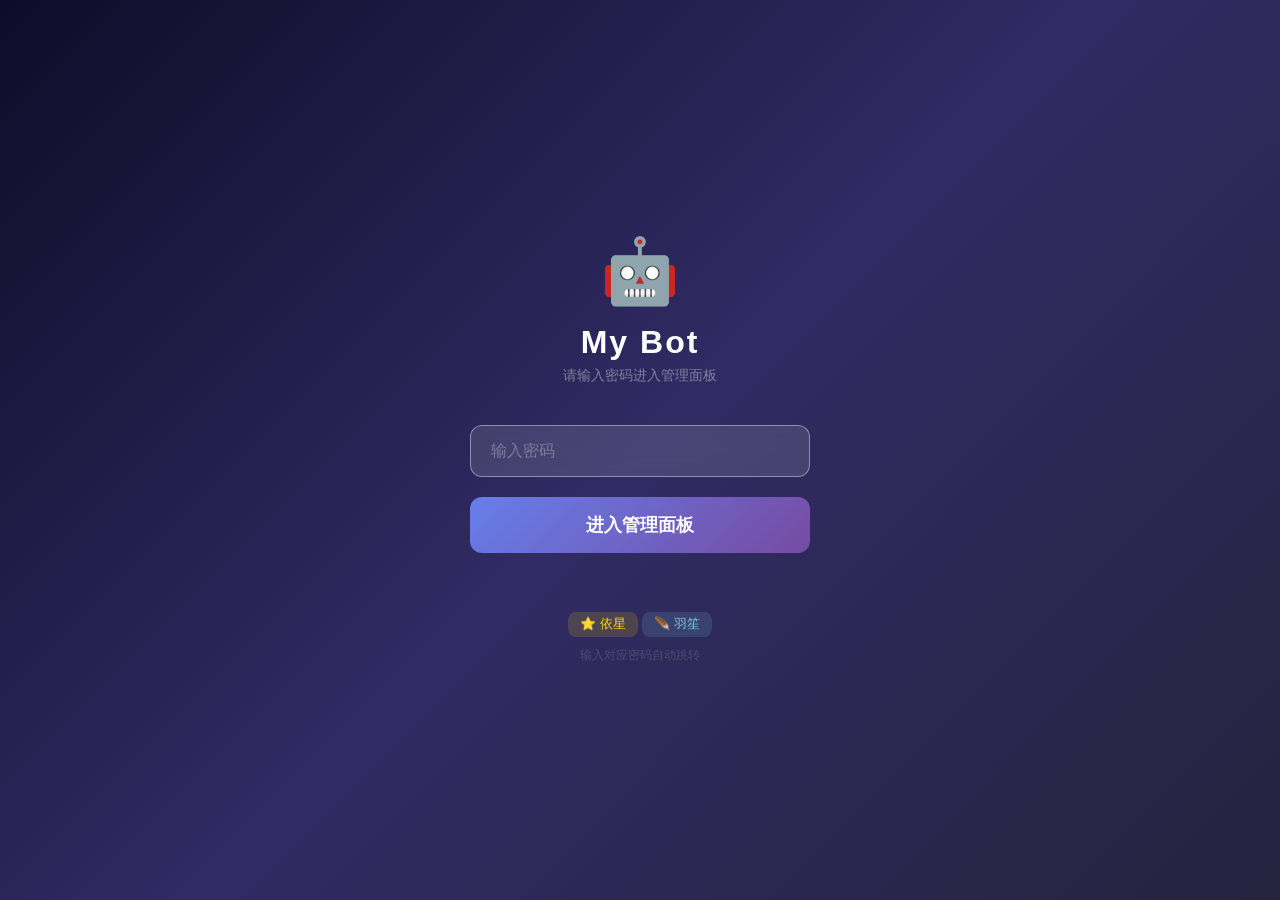
==== web/index.html @ eb399d4e "refactor: 配置文件合并整理 + 网页面板合并进项目 - 合并 favor_data.json + nickname_data.json → user_data.json (自动迁移) - w" ====
<!DOCTYPE html>
<html lang="zh-CN">
<head>
    <meta charset="UTF-8">
    <meta name="viewport" content="width=device-width, initial-scale=1.0">
    <title>My Bot 管理门户</title><link rel="icon" href="data:image/svg+xml,<svg xmlns=%22http://www.w3.org/2000/svg%22 viewBox=%220 0 100 100%22><text y=%22.9em%22 font-size=%2290%22>🤖</text></svg>">
    <style>
        * { margin: 0; padding: 0; box-sizing: border-box; }
        body {
            font-family: -apple-system, BlinkMacSystemFont, 'Segoe UI', 'PingFang SC', 'Microsoft YaHei', sans-serif;
            background: linear-gradient(135deg, #0f0c29, #302b63, #24243e);
            min-height: 100vh;
            display: flex;
            align-items: center;
            justify-content: center;
        }
        .container {
            text-align: center;
            padding: 40px;
            width: 100%;
            max-width: 420px;
        }
        .logo { font-size: 4em; margin-bottom: 15px; }
        .title {
            color: #fff;
            font-size: 2em;
            font-weight: 700;
            letter-spacing: 2px;
            margin-bottom: 5px;
        }
        .subtitle {
            color: rgba(255,255,255,0.4);
            font-size: 0.9em;
            margin-bottom: 40px;
        }
        .input-group { margin-bottom: 20px; }
        .input-group input {
            width: 100%;
            padding: 16px 20px;
            border-radius: 12px;
            border: 1px solid rgba(255,255,255,0.15);
            background: rgba(255,255,255,0.08);
            color: #fff;
            font-size: 1em;
            outline: none;
            transition: all 0.3s ease;
            backdrop-filter: blur(10px);
        }
        .input-group input::placeholder { color: rgba(255,255,255,0.3); }
        .input-group input:focus {
            border-color: rgba(255,255,255,0.4);
            background: rgba(255,255,255,0.12);
        }
        .btn {
            width: 100%;
            padding: 16px;
            border: none;
            border-radius: 12px;
            background: linear-gradient(135deg, #667eea, #764ba2);
            color: #fff;
            font-size: 1.1em;
            font-weight: 600;
            cursor: pointer;
            transition: all 0.3s ease;
        }
        .btn:hover {
            transform: translateY(-2px);
            box-shadow: 0 10px 30px rgba(102,126,234,0.4);
        }
        .btn:active { transform: translateY(0); }
        .error {
            color: #ff6b6b;
            font-size: 0.9em;
            margin-top: 15px;
            min-height: 24px;
        }
        .hint-tag {
            display: inline-block;
            padding: 4px 12px;
            border-radius: 8px;
            font-size: 0.8em;
            margin-top: 20px;
        }
        .tag-yixing { background: rgba(255,215,0,0.15); color: #ffd700; }
        .tag-yusheng { background: rgba(126,200,227,0.15); color: #7ec8e3; }
        .hint-text {
            color: rgba(255,255,255,0.15);
            font-size: 0.75em;
            margin-top: 8px;
            line-height: 1.8;
        }
    </style>
</head>
<body>
    <div class="container">
        <div class="logo">🤖</div>
        <div class="title">My Bot</div>
        <div class="subtitle">请输入密码进入管理面板</div>
        <div class="input-group">
            <input type="password" id="passwordInput" placeholder="输入密码" autofocus>
        </div>
        <button class="btn" id="loginBtn" onclick="handleLogin2()">进入管理面板</button>
        <div id="errorMsg" class="error"></div>
        <div>
            <span class="hint-tag tag-yixing">⭐ 依星</span>
            <span class="hint-tag tag-yusheng">🪶 羽笙</span>
            <div class="hint-text">输入对应密码自动跳转</div>
        </div>
    </div>
    <script>
        async function handleLogin2() {
            const pwd = document.getElementById('passwordInput').value.trim();
            const errorEl = document.getElementById('errorMsg');
            if (!pwd) { errorEl.textContent = '请输入密码'; return; }
            try {
                const res = await fetch('/api/portal-login', {
                    method: 'POST',
                    headers: { 'Content-Type': 'application/json' },
                    body: JSON.stringify({ password: pwd })
                });
                const data = await res.json();
                if (data.success && data.redirect) {
                    window.location.href = data.redirect;
                } else {
                    errorEl.textContent = '密码错误，请重试';
                    document.getElementById('passwordInput').value = '';
                    document.getElementById('passwordInput').focus();
                    setTimeout(() => errorEl.textContent = '', 2500);
                }
            } catch(e) {
                errorEl.textContent = '登录服务异常，请稍后重试';
            }
        }
        document.getElementById('passwordInput').addEventListener('keydown', function(e) {
            if (e.key === 'Enter') {
                e.preventDefault();
                handleLogin2();
            }
        });
    </script>
</body>
</html>
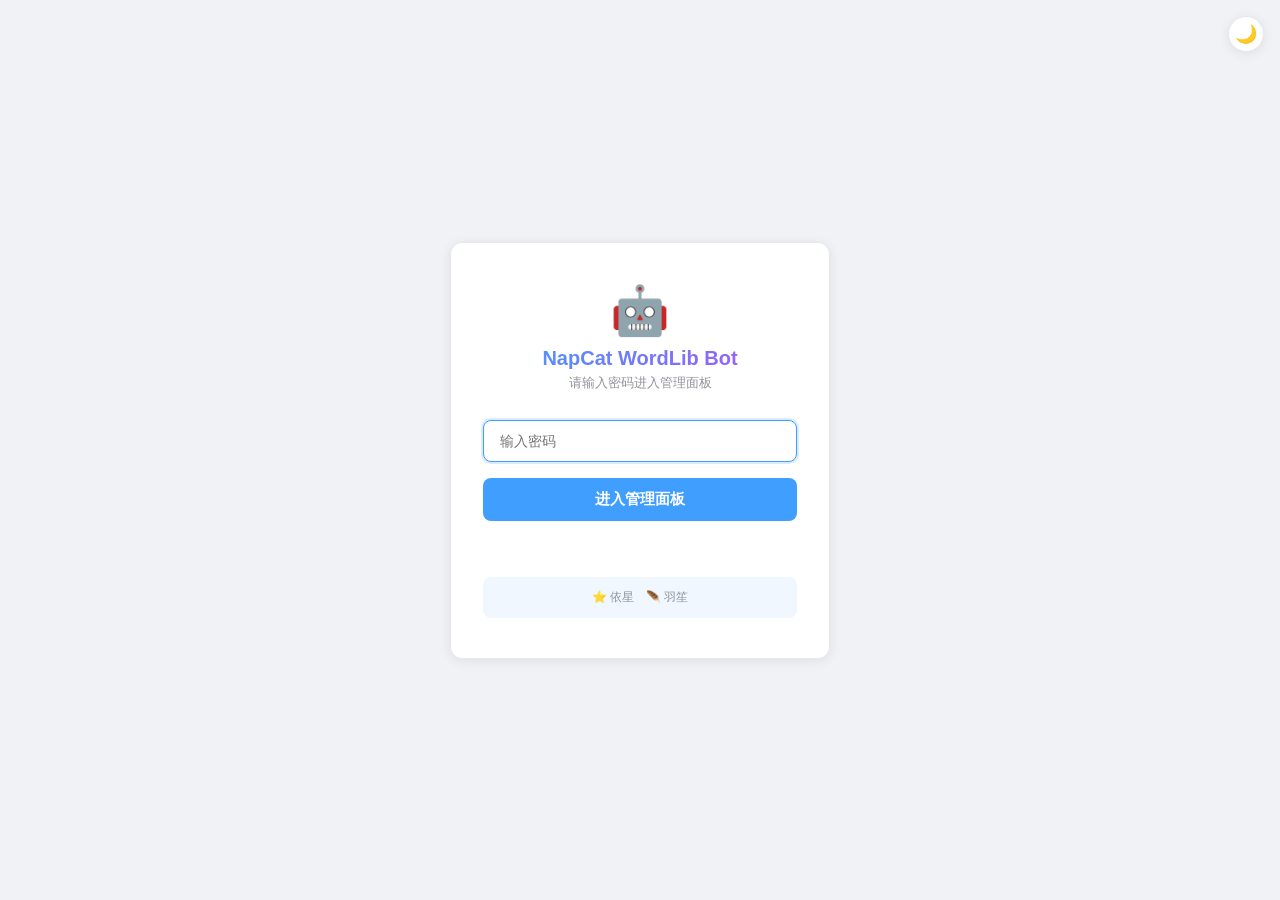
==== commit c78c32d1: "feat: 全面统一Web面板为Guoba风格 - 登录页重写：卡片式设计，浅色/深色主题 - 主面板重写为SPA：左侧导航+5个页面(仪表盘/运行管理/词库配置/群组开关/运行日志) - Bot启停" ====
--- a/web/index.html
+++ b/web/index.html
@@ -1,142 +1,120 @@
 <!DOCTYPE html>
 <html lang="zh-CN">
 <head>
-    <meta charset="UTF-8">
-    <meta name="viewport" content="width=device-width, initial-scale=1.0">
-    <title>My Bot 管理门户</title><link rel="icon" href="data:image/svg+xml,<svg xmlns=%22http://www.w3.org/2000/svg%22 viewBox=%220 0 100 100%22><text y=%22.9em%22 font-size=%2290%22>🤖</text></svg>">
-    <style>
-        * { margin: 0; padding: 0; box-sizing: border-box; }
-        body {
-            font-family: -apple-system, BlinkMacSystemFont, 'Segoe UI', 'PingFang SC', 'Microsoft YaHei', sans-serif;
-            background: linear-gradient(135deg, #0f0c29, #302b63, #24243e);
-            min-height: 100vh;
-            display: flex;
-            align-items: center;
-            justify-content: center;
-        }
-        .container {
-            text-align: center;
-            padding: 40px;
-            width: 100%;
-            max-width: 420px;
-        }
-        .logo { font-size: 4em; margin-bottom: 15px; }
-        .title {
-            color: #fff;
-            font-size: 2em;
-            font-weight: 700;
-            letter-spacing: 2px;
-            margin-bottom: 5px;
-        }
-        .subtitle {
-            color: rgba(255,255,255,0.4);
-            font-size: 0.9em;
-            margin-bottom: 40px;
-        }
-        .input-group { margin-bottom: 20px; }
-        .input-group input {
-            width: 100%;
-            padding: 16px 20px;
-            border-radius: 12px;
-            border: 1px solid rgba(255,255,255,0.15);
-            background: rgba(255,255,255,0.08);
-            color: #fff;
-            font-size: 1em;
-            outline: none;
-            transition: all 0.3s ease;
-            backdrop-filter: blur(10px);
-        }
-        .input-group input::placeholder { color: rgba(255,255,255,0.3); }
-        .input-group input:focus {
-            border-color: rgba(255,255,255,0.4);
-            background: rgba(255,255,255,0.12);
-        }
-        .btn {
-            width: 100%;
-            padding: 16px;
-            border: none;
-            border-radius: 12px;
-            background: linear-gradient(135deg, #667eea, #764ba2);
-            color: #fff;
-            font-size: 1.1em;
-            font-weight: 600;
-            cursor: pointer;
-            transition: all 0.3s ease;
-        }
-        .btn:hover {
-            transform: translateY(-2px);
-            box-shadow: 0 10px 30px rgba(102,126,234,0.4);
-        }
-        .btn:active { transform: translateY(0); }
-        .error {
-            color: #ff6b6b;
-            font-size: 0.9em;
-            margin-top: 15px;
-            min-height: 24px;
-        }
-        .hint-tag {
-            display: inline-block;
-            padding: 4px 12px;
-            border-radius: 8px;
-            font-size: 0.8em;
-            margin-top: 20px;
-        }
-        .tag-yixing { background: rgba(255,215,0,0.15); color: #ffd700; }
-        .tag-yusheng { background: rgba(126,200,227,0.15); color: #7ec8e3; }
-        .hint-text {
-            color: rgba(255,255,255,0.15);
-            font-size: 0.75em;
-            margin-top: 8px;
-            line-height: 1.8;
-        }
-    </style>
+<meta charset="UTF-8">
+<meta name="viewport" content="width=device-width, initial-scale=1.0">
+<title>管理门户 - NapCat WordLib Bot</title>
+<link rel="icon" href="data:image/svg+xml,<svg xmlns=%22http://www.w3.org/2000/svg%22 viewBox=%220 0 100 100%22><text y=%22.9em%22 font-size=%2290%22>🤖</text></svg>">
+<style>
+:root {
+  --bg-page: #f0f2f5;
+  --bg-card: #fff;
+  --text-primary: #303133;
+  --text-regular: #606266;
+  --text-secondary: #909399;
+  --border-color: #e4e7ed;
+  --color-primary: #409eff;
+  --color-primary-light: #66b1ff;
+  --shadow: 0 2px 12px rgba(0,0,0,.08);
+  --radius: 12px;
+}
+[data-theme="dark"] {
+  --bg-page: #141414;
+  --bg-card: #1d1d1d;
+  --text-primary: #e5eaf3;
+  --text-regular: #cfd3dc;
+  --text-secondary: #a3a6ad;
+  --border-color: #333;
+  --shadow: 0 2px 12px rgba(0,0,0,.3);
+}
+* { margin: 0; padding: 0; box-sizing: border-box; }
+body {
+  font-family: -apple-system, BlinkMacSystemFont, 'Segoe UI', 'Noto Sans SC', sans-serif;
+  background: var(--bg-page); color: var(--text-primary);
+  min-height: 100vh; display: flex; align-items: center; justify-content: center;
+  transition: background .2s;
+}
+.login-card {
+  background: var(--bg-card); border-radius: var(--radius);
+  box-shadow: var(--shadow); width: 380px; max-width: 90%;
+  padding: 40px 32px; text-align: center;
+  border: 1px solid var(--border-color);
+}
+.login-card .logo { font-size: 48px; margin-bottom: 8px; }
+.login-card h1 {
+  font-size: 20px; font-weight: 600; margin-bottom: 4px;
+  background: linear-gradient(135deg, var(--color-primary), #a855f7);
+  -webkit-background-clip: text; -webkit-text-fill-color: transparent;
+}
+.login-card .subtitle { font-size: 13px; color: var(--text-secondary); margin-bottom: 28px; }
+.login-card input {
+  width: 100%; padding: 12px 16px; border: 1px solid var(--border-color);
+  border-radius: 8px; font-size: 14px; outline: none; transition: border .2s;
+  background: var(--bg-card); color: var(--text-primary);
+  margin-bottom: 16px;
+}
+.login-card input:focus { border-color: var(--color-primary); box-shadow: 0 0 0 2px rgba(64,158,255,.2); }
+.login-card .btn {
+  width: 100%; padding: 12px; border: none; border-radius: 8px;
+  background: var(--color-primary); color: #fff; font-size: 15px; font-weight: 600;
+  cursor: pointer; transition: all .2s;
+}
+.login-card .btn:hover { background: var(--color-primary-light); }
+.login-card .btn:active { transform: scale(.97); }
+.login-card .error { color: #f56c6c; font-size: 13px; min-height: 24px; margin-top: 12px; }
+.login-card .hint {
+  margin-top: 20px; padding: 12px 16px; border-radius: 8px;
+  background: rgba(64,158,255,.08); font-size: 12px; color: var(--text-secondary);
+  display: flex; align-items: center; justify-content: center; gap: 12px;
+}
+.login-card .hint span { display: flex; align-items: center; gap: 4px; }
+.theme-btn {
+  position: fixed; top: 16px; right: 16px; width: 36px; height: 36px;
+  border-radius: 50%; border: 1px solid var(--border-color);
+  background: var(--bg-card); cursor: pointer; font-size: 18px;
+  display: flex; align-items: center; justify-content: center;
+  box-shadow: var(--shadow);
+}
+</style>
 </head>
 <body>
-    <div class="container">
-        <div class="logo">🤖</div>
-        <div class="title">My Bot</div>
-        <div class="subtitle">请输入密码进入管理面板</div>
-        <div class="input-group">
-            <input type="password" id="passwordInput" placeholder="输入密码" autofocus>
-        </div>
-        <button class="btn" id="loginBtn" onclick="handleLogin2()">进入管理面板</button>
-        <div id="errorMsg" class="error"></div>
-        <div>
-            <span class="hint-tag tag-yixing">⭐ 依星</span>
-            <span class="hint-tag tag-yusheng">🪶 羽笙</span>
-            <div class="hint-text">输入对应密码自动跳转</div>
-        </div>
-    </div>
-    <script>
-        async function handleLogin2() {
-            const pwd = document.getElementById('passwordInput').value.trim();
-            const errorEl = document.getElementById('errorMsg');
-            if (!pwd) { errorEl.textContent = '请输入密码'; return; }
-            try {
-                const res = await fetch('/api/portal-login', {
-                    method: 'POST',
-                    headers: { 'Content-Type': 'application/json' },
-                    body: JSON.stringify({ password: pwd })
-                });
-                const data = await res.json();
-                if (data.success && data.redirect) {
-                    window.location.href = data.redirect;
-                } else {
-                    errorEl.textContent = '密码错误，请重试';
-                    document.getElementById('passwordInput').value = '';
-                    document.getElementById('passwordInput').focus();
-                    setTimeout(() => errorEl.textContent = '', 2500);
-                }
-            } catch(e) {
-                errorEl.textContent = '登录服务异常，请稍后重试';
-            }
-        }
-        document.getElementById('passwordInput').addEventListener('keydown', function(e) {
-            if (e.key === 'Enter') {
-                e.preventDefault();
-                handleLogin2();
-            }
-        });
-    </script>
+<button class="theme-btn" onclick="toggleTheme()" id="themeBtn" title="切换主题">🌙</button>
+<div class="login-card">
+  <div class="logo">🤖</div>
+  <h1>NapCat WordLib Bot</h1>
+  <p class="subtitle">请输入密码进入管理面板</p>
+  <input type="password" id="passwordInput" placeholder="输入密码" autofocus>
+  <button class="btn" onclick="handleLogin()">进入管理面板</button>
+  <div class="error" id="errorMsg"></div>
+  <div class="hint">
+    <span>⭐ 依星</span><span>🪶 羽笙</span>
+  </div>
+</div>
+<script>
+function toggleTheme() {
+  const html = document.documentElement;
+  const isDark = html.getAttribute('data-theme') === 'dark';
+  html.setAttribute('data-theme', isDark ? '' : 'dark');
+  localStorage.setItem('theme', isDark ? 'light' : 'dark');
+  document.getElementById('themeBtn').textContent = isDark ? '🌙' : '☀️';
+}
+const saved = localStorage.getItem('theme');
+if (saved === 'dark') { document.documentElement.setAttribute('data-theme', 'dark'); document.getElementById('themeBtn').textContent = '☀️'; }
+
+async function handleLogin() {
+  const pwd = document.getElementById('passwordInput').value.trim();
+  const err = document.getElementById('errorMsg');
+  if (!pwd) { err.textContent = '请输入密码'; return; }
+  try {
+    const r = await fetch('/api/portal-login', { method:'POST', headers:{'Content-Type':'application/json'}, body:JSON.stringify({password:pwd}) });
+    const d = await r.json();
+    if (d.success && d.redirect) { window.location.href = d.redirect; }
+    else { err.textContent = '密码错误，请重试'; document.getElementById('passwordInput').value = ''; setTimeout(() => err.textContent = '', 2000); }
+  } catch(e) { err.textContent = '登录服务异常，请稍后重试'; }
+}
+document.getElementById('passwordInput').addEventListener('keydown', function(e) {
+  if (e.key === 'Enter') { e.preventDefault(); handleLogin(); }
+});
+</script>
 </body>
 </html>
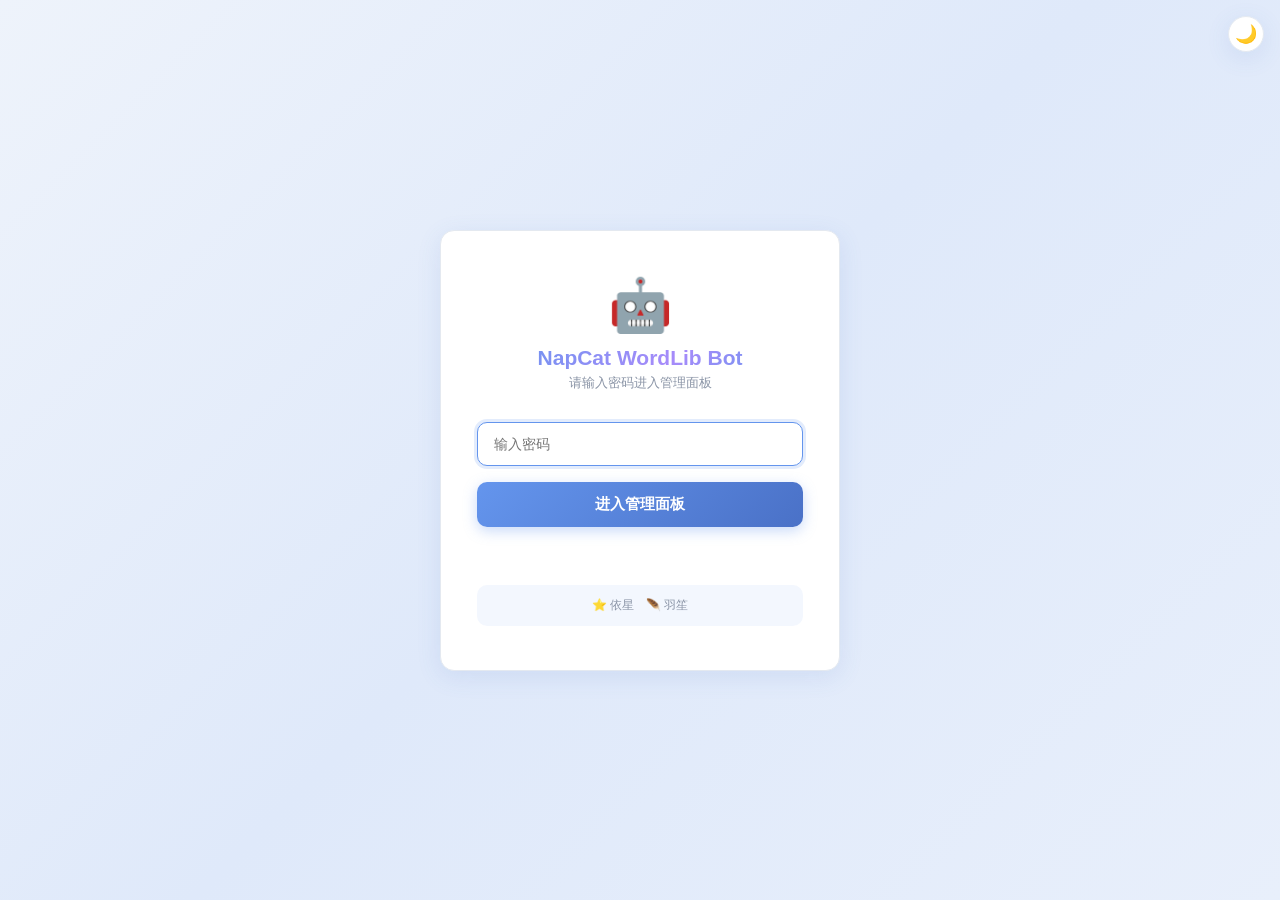
==== commit fb1cbd21: "style: Web前端对标 GuobaAdmin 设计语言升级 - 主色 #409eff → #6495ed（矢车菊蓝），配套色阶 #91b9fa/#4a71c7 - 门户登录页：渐变背景、卡片淡入" ====
--- a/web/index.html
+++ b/web/index.html
@@ -7,64 +7,73 @@
 <link rel="icon" href="data:image/svg+xml,<svg xmlns=%22http://www.w3.org/2000/svg%22 viewBox=%220 0 100 100%22><text y=%22.9em%22 font-size=%2290%22>🤖</text></svg>">
 <style>
 :root {
-  --bg-page: #f0f2f5;
+  --bg-page: #f4f7f9;
   --bg-card: #fff;
-  --text-primary: #303133;
-  --text-regular: #606266;
-  --text-secondary: #909399;
-  --border-color: #e4e7ed;
-  --color-primary: #409eff;
-  --color-primary-light: #66b1ff;
-  --shadow: 0 2px 12px rgba(0,0,0,.08);
-  --radius: 12px;
+  --text-primary: #1f2733;
+  --text-regular: #4a5568;
+  --text-secondary: #8a94a6;
+  --border-color: #e4e9f0;
+  --color-primary: #6495ed;
+  --color-primary-light: #91b9fa;
+  --color-primary-dark: #4a71c7;
+  --shadow: 0 6px 24px rgba(74,113,199,.12);
+  --radius: 14px;
+  --bg-grad: linear-gradient(135deg, #eef3fb 0%, #dfe9fa 50%, #e8effb 100%);
 }
 [data-theme="dark"] {
-  --bg-page: #141414;
-  --bg-card: #1d1d1d;
-  --text-primary: #e5eaf3;
-  --text-regular: #cfd3dc;
-  --text-secondary: #a3a6ad;
-  --border-color: #333;
-  --shadow: 0 2px 12px rgba(0,0,0,.3);
+  --bg-page: #2c344a;
+  --bg-card: #3a4256;
+  --text-primary: #e8ecf4;
+  --text-regular: #c3cad9;
+  --text-secondary: #8f99b0;
+  --border-color: #4a5470;
+  --color-primary: #6495ed;
+  --color-primary-light: #91b9fa;
+  --color-primary-dark: #4a71c7;
+  --shadow: 0 6px 24px rgba(0,0,0,.35);
+  --bg-grad: linear-gradient(135deg, #232b3d 0%, #2c344a 50%, #263044 100%);
 }
 * { margin: 0; padding: 0; box-sizing: border-box; }
 body {
   font-family: -apple-system, BlinkMacSystemFont, 'Segoe UI', 'Noto Sans SC', sans-serif;
-  background: var(--bg-page); color: var(--text-primary);
+  background: var(--bg-grad); color: var(--text-primary);
   min-height: 100vh; display: flex; align-items: center; justify-content: center;
-  transition: background .2s;
+  transition: background .3s;
 }
+@keyframes fadeUp { from { opacity: 0; transform: translateY(24px); } to { opacity: 1; transform: translateY(0); } }
 .login-card {
   background: var(--bg-card); border-radius: var(--radius);
-  box-shadow: var(--shadow); width: 380px; max-width: 90%;
-  padding: 40px 32px; text-align: center;
+  box-shadow: var(--shadow); width: 400px; max-width: 92%;
+  padding: 44px 36px; text-align: center;
   border: 1px solid var(--border-color);
+  animation: fadeUp .5s ease both;
 }
-.login-card .logo { font-size: 48px; margin-bottom: 8px; }
+.login-card .logo { font-size: 52px; margin-bottom: 10px; }
 .login-card h1 {
-  font-size: 20px; font-weight: 600; margin-bottom: 4px;
-  background: linear-gradient(135deg, var(--color-primary), #a855f7);
+  font-size: 21px; font-weight: 700; margin-bottom: 4px;
+  background: linear-gradient(135deg, var(--color-primary), #a78bfa 60%, #6495ed);
   -webkit-background-clip: text; -webkit-text-fill-color: transparent;
 }
-.login-card .subtitle { font-size: 13px; color: var(--text-secondary); margin-bottom: 28px; }
+.login-card .subtitle { font-size: 13px; color: var(--text-secondary); margin-bottom: 30px; }
 .login-card input {
-  width: 100%; padding: 12px 16px; border: 1px solid var(--border-color);
-  border-radius: 8px; font-size: 14px; outline: none; transition: border .2s;
+  width: 100%; padding: 13px 16px; border: 1px solid var(--border-color);
+  border-radius: 10px; font-size: 14px; outline: none; transition: all .2s;
   background: var(--bg-card); color: var(--text-primary);
   margin-bottom: 16px;
 }
-.login-card input:focus { border-color: var(--color-primary); box-shadow: 0 0 0 2px rgba(64,158,255,.2); }
+.login-card input:focus { border-color: var(--color-primary); box-shadow: 0 0 0 3px rgba(100,149,237,.18); }
 .login-card .btn {
-  width: 100%; padding: 12px; border: none; border-radius: 8px;
-  background: var(--color-primary); color: #fff; font-size: 15px; font-weight: 600;
-  cursor: pointer; transition: all .2s;
+  width: 100%; padding: 13px; border: none; border-radius: 10px;
+  background: linear-gradient(135deg, var(--color-primary), var(--color-primary-dark));
+  color: #fff; font-size: 15px; font-weight: 600;
+  cursor: pointer; transition: all .2s; box-shadow: 0 4px 14px rgba(100,149,237,.35);
 }
-.login-card .btn:hover { background: var(--color-primary-light); }
+.login-card .btn:hover { background: linear-gradient(135deg, var(--color-primary-light), var(--color-primary)); box-shadow: 0 6px 18px rgba(100,149,237,.45); transform: translateY(-1px); }
 .login-card .btn:active { transform: scale(.97); }
-.login-card .error { color: #f56c6c; font-size: 13px; min-height: 24px; margin-top: 12px; }
+.login-card .error { color: #ed6f6f; font-size: 13px; min-height: 24px; margin-top: 12px; }
 .login-card .hint {
-  margin-top: 20px; padding: 12px 16px; border-radius: 8px;
-  background: rgba(64,158,255,.08); font-size: 12px; color: var(--text-secondary);
+  margin-top: 22px; padding: 12px 16px; border-radius: 10px;
+  background: rgba(100,149,237,.08); font-size: 12px; color: var(--text-secondary);
   display: flex; align-items: center; justify-content: center; gap: 12px;
 }
 .login-card .hint span { display: flex; align-items: center; gap: 4px; }
@@ -75,11 +84,27 @@
   display: flex; align-items: center; justify-content: center;
   box-shadow: var(--shadow);
 }
+.instance-card {
+  background: var(--bg-card); border-radius: var(--radius);
+  box-shadow: var(--shadow); padding: 18px 22px; margin-bottom: 12px;
+  cursor: pointer; border: 1px solid var(--border-color);
+  transition: transform .15s, box-shadow .15s; display: flex;
+  align-items: center; justify-content: space-between; min-width: 360px;
+  max-width: 100%;
+}
+.instance-card:hover { transform: translateY(-2px); box-shadow: 0 6px 18px rgba(0,0,0,.12); }
+.instance-card .ic-name { font-size: 16px; font-weight: 600; }
+.instance-card .ic-qq { font-size: 12px; color: var(--text-secondary); margin-top: 4px; }
+.instance-card .ic-status { font-size: 13px; padding: 4px 12px; border-radius: 20px; white-space: nowrap; }
+.ic-status.on { background: rgba(103,194,58,.15); color: #67c23a; }
+.ic-status.off { background: rgba(245,108,108,.12); color: #f56c6c; }
+.bots-title { text-align: center; font-size: 17px; font-weight: 600; margin-bottom: 16px; }
+.bots-back { text-align: center; margin-top: 14px; font-size: 13px; color: var(--color-primary); cursor: pointer; }
 </style>
 </head>
 <body>
 <button class="theme-btn" onclick="toggleTheme()" id="themeBtn" title="切换主题">🌙</button>
-<div class="login-card">
+<div class="login-card" id="loginCard">
   <div class="logo">🤖</div>
   <h1>NapCat WordLib Bot</h1>
   <p class="subtitle">请输入密码进入管理面板</p>
@@ -89,6 +114,13 @@
   <div class="hint">
     <span>⭐ 依星</span><span>🪶 羽笙</span>
   </div>
+</div>
+<div class="login-card" id="botsCard" style="display:none">
+  <div class="logo">🤖</div>
+  <h1>NapCat WordLib Bot</h1>
+  <p class="subtitle">检测到多个实例，请选择要管理的机器人</p>
+  <div id="botsList"></div>
+  <div class="bots-back" onclick="backToLogin()">← 返回重新输入密码</div>
 </div>
 <script>
 function toggleTheme() {
@@ -101,6 +133,43 @@
 const saved = localStorage.getItem('theme');
 if (saved === 'dark') { document.documentElement.setAttribute('data-theme', 'dark'); document.getElementById('themeBtn').textContent = '☀️'; }
 
+function botPath(name) {
+  // 通用面板路径（实例通过 ?bot=N 切换，仓库不内置具体实例页面）
+  return '/panel/';
+}
+
+async function showBots(redirect) {
+  try {
+    const r = await fetch('/api/bots');
+    const d = await r.json();
+    const bots = d.bots || [];
+    if (bots.length <= 1) {
+      if (bots.length === 1) { window.location.href = botPath(bots[0].name) + '?bot=' + bots[0].num; }
+      else if (redirect) { window.location.href = redirect; }
+      return;
+    }
+    document.getElementById('loginCard').style.display = 'none';
+    document.getElementById('botsCard').style.display = '';
+    const list = document.getElementById('botsList');
+    list.innerHTML = '';
+    for (const b of bots) {
+      const card = document.createElement('div');
+      card.className = 'instance-card';
+      card.onclick = () => { window.location.href = botPath(b.name) + '?bot=' + b.num; };
+      card.innerHTML =
+        '<div><div class="ic-name">🤖 ' + b.name + '</div>' +
+        '<div class="ic-qq">QQ: ' + (b.qq || '-') + '</div></div>' +
+        '<div class="ic-status ' + (b.running ? 'on' : 'off') + '">' + (b.running ? '● 运行中' : '○ 未运行') + '</div>';
+      list.appendChild(card);
+    }
+  } catch(e) { if (redirect) { window.location.href = redirect; } }
+}
+
+function backToLogin() {
+  document.getElementById('botsCard').style.display = 'none';
+  document.getElementById('loginCard').style.display = '';
+}
+
 async function handleLogin() {
   const pwd = document.getElementById('passwordInput').value.trim();
   const err = document.getElementById('errorMsg');
@@ -108,7 +177,7 @@
   try {
     const r = await fetch('/api/portal-login', { method:'POST', headers:{'Content-Type':'application/json'}, body:JSON.stringify({password:pwd}) });
     const d = await r.json();
-    if (d.success && d.redirect) { window.location.href = d.redirect; }
+    if (d.success && d.redirect) { await showBots(d.redirect); }
     else { err.textContent = '密码错误，请重试'; document.getElementById('passwordInput').value = ''; setTimeout(() => err.textContent = '', 2000); }
   } catch(e) { err.textContent = '登录服务异常，请稍后重试'; }
 }
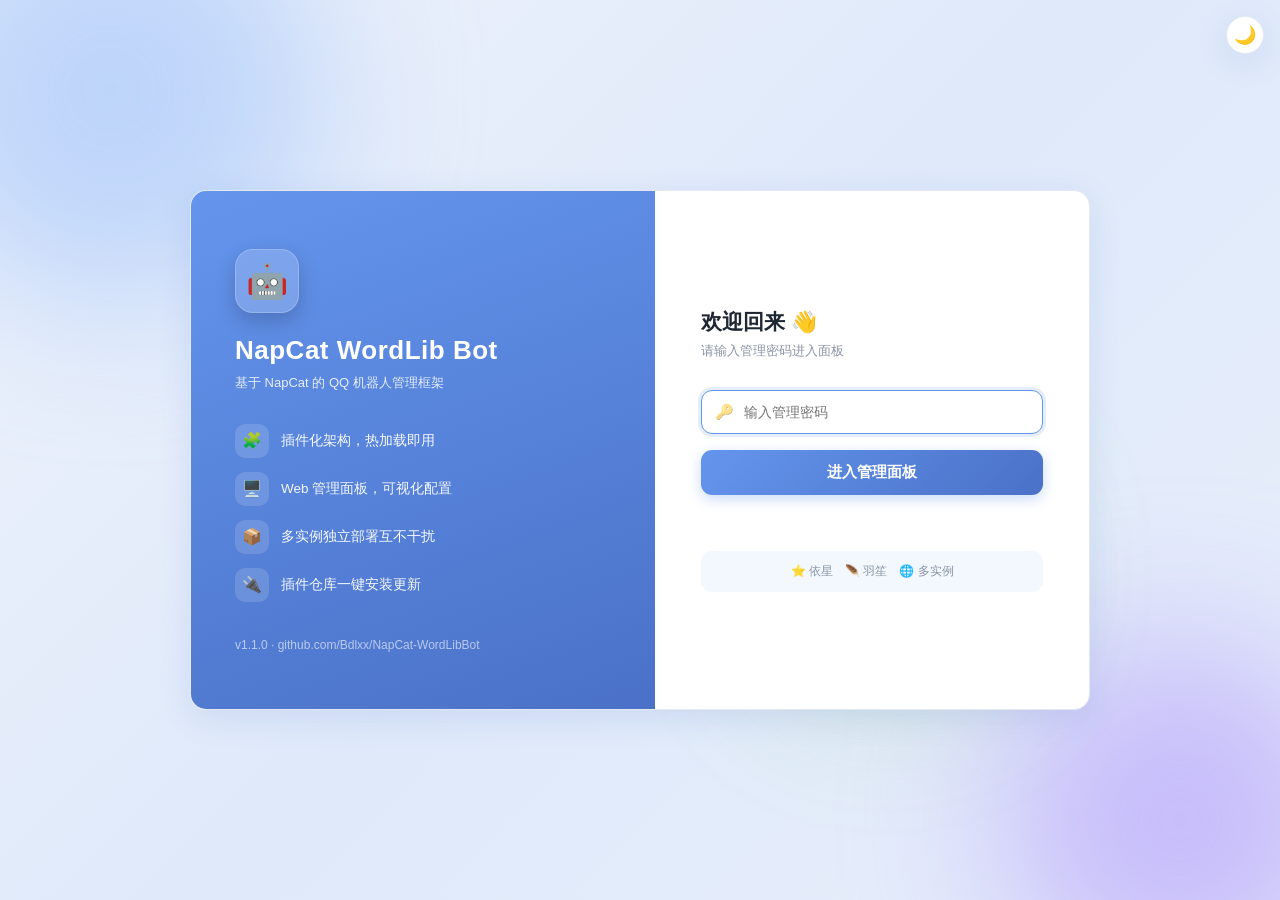
==== commit f51778ef: "style: 登录页全面优化（左右分栏 + 品牌区 + 背景装饰） - 改为左右分栏：左侧品牌展示区（渐变底、Logo、特性列表），右侧登录表单 - 背景光斑装饰动画（三个模糊色块浮动） - 输入框带" ====
--- a/web/index.html
+++ b/web/index.html
@@ -16,8 +16,8 @@
   --color-primary: #6495ed;
   --color-primary-light: #91b9fa;
   --color-primary-dark: #4a71c7;
-  --shadow: 0 6px 24px rgba(74,113,199,.12);
-  --radius: 14px;
+  --shadow: 0 8px 32px rgba(74,113,199,.14);
+  --radius: 16px;
   --bg-grad: linear-gradient(135deg, #eef3fb 0%, #dfe9fa 50%, #e8effb 100%);
 }
 [data-theme="dark"] {
@@ -27,10 +27,7 @@
   --text-regular: #c3cad9;
   --text-secondary: #8f99b0;
   --border-color: #4a5470;
-  --color-primary: #6495ed;
-  --color-primary-light: #91b9fa;
-  --color-primary-dark: #4a71c7;
-  --shadow: 0 6px 24px rgba(0,0,0,.35);
+  --shadow: 0 8px 32px rgba(0,0,0,.4);
   --bg-grad: linear-gradient(135deg, #232b3d 0%, #2c344a 50%, #263044 100%);
 }
 * { margin: 0; padding: 0; box-sizing: border-box; }
@@ -38,90 +35,152 @@
   font-family: -apple-system, BlinkMacSystemFont, 'Segoe UI', 'Noto Sans SC', sans-serif;
   background: var(--bg-grad); color: var(--text-primary);
   min-height: 100vh; display: flex; align-items: center; justify-content: center;
-  transition: background .3s;
-}
-@keyframes fadeUp { from { opacity: 0; transform: translateY(24px); } to { opacity: 1; transform: translateY(0); } }
-.login-card {
-  background: var(--bg-card); border-radius: var(--radius);
-  box-shadow: var(--shadow); width: 400px; max-width: 92%;
-  padding: 44px 36px; text-align: center;
-  border: 1px solid var(--border-color);
-  animation: fadeUp .5s ease both;
-}
-.login-card .logo { font-size: 52px; margin-bottom: 10px; }
-.login-card h1 {
-  font-size: 21px; font-weight: 700; margin-bottom: 4px;
-  background: linear-gradient(135deg, var(--color-primary), #a78bfa 60%, #6495ed);
-  -webkit-background-clip: text; -webkit-text-fill-color: transparent;
-}
-.login-card .subtitle { font-size: 13px; color: var(--text-secondary); margin-bottom: 30px; }
-.login-card input {
-  width: 100%; padding: 13px 16px; border: 1px solid var(--border-color);
-  border-radius: 10px; font-size: 14px; outline: none; transition: all .2s;
-  background: var(--bg-card); color: var(--text-primary);
-  margin-bottom: 16px;
-}
-.login-card input:focus { border-color: var(--color-primary); box-shadow: 0 0 0 3px rgba(100,149,237,.18); }
-.login-card .btn {
-  width: 100%; padding: 13px; border: none; border-radius: 10px;
+  transition: background .3s; overflow: hidden; position: relative;
+}
+/* 背景装饰光斑 */
+.bg-deco { position: fixed; border-radius: 50%; filter: blur(80px); opacity: .5; pointer-events: none; z-index: 0; }
+.bg-deco.d1 { width: 420px; height: 420px; background: #91b9fa; top: -120px; left: -100px; animation: float1 12s ease-in-out infinite; }
+.bg-deco.d2 { width: 360px; height: 360px; background: #a78bfa; bottom: -100px; right: -80px; animation: float2 15s ease-in-out infinite; }
+.bg-deco.d3 { width: 240px; height: 240px; background: #67c23a; opacity: .25; top: 50%; left: 60%; animation: float1 18s ease-in-out infinite reverse; }
+@keyframes float1 { 0%,100% { transform: translate(0,0) scale(1); } 50% { transform: translate(40px,-30px) scale(1.08); } }
+@keyframes float2 { 0%,100% { transform: translate(0,0) scale(1); } 50% { transform: translate(-50px,30px) scale(1.05); } }
+@keyframes fadeUp { from { opacity: 0; transform: translateY(26px); } to { opacity: 1; transform: translateY(0); } }
+
+.login-wrap {
+  position: relative; z-index: 1; display: flex; width: 900px; max-width: 94%;
+  min-height: 520px; border-radius: var(--radius); overflow: hidden;
+  box-shadow: var(--shadow); border: 1px solid var(--border-color);
+  background: var(--bg-card);
+}
+/* 左侧品牌区 */
+.brand-panel {
+  flex: 1.1; padding: 52px 44px; display: flex; flex-direction: column; justify-content: center;
+  background: linear-gradient(160deg, var(--color-primary) 0%, var(--color-primary-dark) 100%);
+  color: #fff; animation: fadeUp .5s ease both;
+}
+.brand-panel .brand-logo {
+  width: 64px; height: 64px; border-radius: 18px; background: rgba(255,255,255,.18);
+  display: flex; align-items: center; justify-content: center; font-size: 34px;
+  margin-bottom: 22px; box-shadow: 0 8px 20px rgba(0,0,0,.18); border: 1px solid rgba(255,255,255,.2);
+}
+.brand-panel h1 { font-size: 26px; font-weight: 700; margin-bottom: 8px; letter-spacing: .5px; }
+.brand-panel .brand-sub { font-size: 13px; opacity: .85; margin-bottom: 32px; }
+.brand-features { display: flex; flex-direction: column; gap: 14px; }
+.brand-feature { display: flex; align-items: center; gap: 12px; font-size: 13.5px; opacity: .95; }
+.brand-feature .bf-icon {
+  width: 34px; height: 34px; border-radius: 10px; background: rgba(255,255,255,.15);
+  display: flex; align-items: center; justify-content: center; font-size: 16px; flex-shrink: 0;
+}
+.brand-panel .brand-footer { margin-top: 36px; font-size: 12px; opacity: .6; }
+
+/* 右侧表单区 */
+.form-panel { flex: 1; padding: 52px 46px; display: flex; flex-direction: column; justify-content: center; animation: fadeUp .5s ease .08s both; }
+.form-panel .fp-title { font-size: 21px; font-weight: 700; margin-bottom: 6px; }
+.form-panel .fp-sub { font-size: 13px; color: var(--text-secondary); margin-bottom: 30px; }
+.input-group { position: relative; margin-bottom: 16px; }
+.input-group .input-icon {
+  position: absolute; left: 14px; top: 50%; transform: translateY(-50%);
+  font-size: 15px; opacity: .55; pointer-events: none;
+}
+.input-group input {
+  width: 100%; padding: 13px 16px 13px 42px; border: 1px solid var(--border-color);
+  border-radius: 11px; font-size: 14px; outline: none; transition: all .2s;
+  background: var(--bg-input, #f2f5fa); color: var(--text-primary);
+}
+.input-group input:focus { border-color: var(--color-primary); box-shadow: 0 0 0 3px rgba(100,149,237,.16); background: var(--bg-card); }
+.btn-login {
+  width: 100%; padding: 13px; border: none; border-radius: 11px;
   background: linear-gradient(135deg, var(--color-primary), var(--color-primary-dark));
-  color: #fff; font-size: 15px; font-weight: 600;
-  cursor: pointer; transition: all .2s; box-shadow: 0 4px 14px rgba(100,149,237,.35);
-}
-.login-card .btn:hover { background: linear-gradient(135deg, var(--color-primary-light), var(--color-primary)); box-shadow: 0 6px 18px rgba(100,149,237,.45); transform: translateY(-1px); }
-.login-card .btn:active { transform: scale(.97); }
-.login-card .error { color: #ed6f6f; font-size: 13px; min-height: 24px; margin-top: 12px; }
-.login-card .hint {
-  margin-top: 22px; padding: 12px 16px; border-radius: 10px;
-  background: rgba(100,149,237,.08); font-size: 12px; color: var(--text-secondary);
-  display: flex; align-items: center; justify-content: center; gap: 12px;
-}
-.login-card .hint span { display: flex; align-items: center; gap: 4px; }
+  color: #fff; font-size: 15px; font-weight: 600; cursor: pointer;
+  transition: all .2s; box-shadow: 0 4px 14px rgba(100,149,237,.35);
+  display: flex; align-items: center; justify-content: center; gap: 8px;
+}
+.btn-login:hover { box-shadow: 0 6px 20px rgba(100,149,237,.5); transform: translateY(-1px); }
+.btn-login:active { transform: scale(.97); }
+.btn-login:disabled { opacity: .7; cursor: not-allowed; transform: none; }
+.btn-login .spin {
+  width: 15px; height: 15px; border: 2px solid rgba(255,255,255,.4); border-top-color: #fff;
+  border-radius: 50%; display: none; animation: spin .7s linear infinite;
+}
+.btn-login.loading .spin { display: inline-block; }
+@keyframes spin { to { transform: rotate(360deg); } }
+.login-error { color: #ed6f6f; font-size: 13px; min-height: 22px; margin-top: 12px; text-align: center; }
+.form-footer { margin-top: 22px; padding: 12px 16px; border-radius: 11px; background: rgba(100,149,237,.08); font-size: 12px; color: var(--text-secondary); display: flex; align-items: center; justify-content: center; gap: 12px; }
+.form-footer span { display: flex; align-items: center; gap: 4px; }
+
 .theme-btn {
-  position: fixed; top: 16px; right: 16px; width: 36px; height: 36px;
+  position: fixed; top: 16px; right: 16px; width: 38px; height: 38px; z-index: 5;
   border-radius: 50%; border: 1px solid var(--border-color);
   background: var(--bg-card); cursor: pointer; font-size: 18px;
-  display: flex; align-items: center; justify-content: center;
-  box-shadow: var(--shadow);
-}
+  display: flex; align-items: center; justify-content: center; box-shadow: var(--shadow);
+}
+
+/* 实例选择（多实例） */
+.bots-card { display: none; position: relative; z-index: 1; width: 480px; max-width: 94%; background: var(--bg-card); border-radius: var(--radius); box-shadow: var(--shadow); border: 1px solid var(--border-color); padding: 40px 36px; animation: fadeUp .4s ease both; }
+.bots-card .bc-title { text-align: center; font-size: 19px; font-weight: 700; margin-bottom: 6px; }
+.bots-card .bc-sub { text-align: center; font-size: 13px; color: var(--text-secondary); margin-bottom: 26px; }
 .instance-card {
-  background: var(--bg-card); border-radius: var(--radius);
-  box-shadow: var(--shadow); padding: 18px 22px; margin-bottom: 12px;
-  cursor: pointer; border: 1px solid var(--border-color);
-  transition: transform .15s, box-shadow .15s; display: flex;
-  align-items: center; justify-content: space-between; min-width: 360px;
-  max-width: 100%;
-}
-.instance-card:hover { transform: translateY(-2px); box-shadow: 0 6px 18px rgba(0,0,0,.12); }
-.instance-card .ic-name { font-size: 16px; font-weight: 600; }
+  background: var(--bg-card); border-radius: 13px; box-shadow: 0 3px 12px rgba(74,113,199,.08);
+  padding: 16px 20px; margin-bottom: 12px; cursor: pointer; border: 1px solid var(--border-color);
+  transition: all .18s; display: flex; align-items: center; justify-content: space-between;
+}
+.instance-card:hover { transform: translateY(-2px); box-shadow: 0 6px 18px rgba(74,113,199,.16); border-color: var(--color-primary); }
+.instance-card .ic-name { font-size: 15px; font-weight: 600; }
 .instance-card .ic-qq { font-size: 12px; color: var(--text-secondary); margin-top: 4px; }
 .instance-card .ic-status { font-size: 13px; padding: 4px 12px; border-radius: 20px; white-space: nowrap; }
 .ic-status.on { background: rgba(103,194,58,.15); color: #67c23a; }
-.ic-status.off { background: rgba(245,108,108,.12); color: #f56c6c; }
-.bots-title { text-align: center; font-size: 17px; font-weight: 600; margin-bottom: 16px; }
+.ic-status.off { background: rgba(245,108,108,.12); color: #ed6f6f; }
 .bots-back { text-align: center; margin-top: 14px; font-size: 13px; color: var(--color-primary); cursor: pointer; }
+
+@media (max-width: 768px) {
+  .brand-panel { display: none; }
+  .form-panel { padding: 44px 32px; }
+}
 </style>
 </head>
 <body>
+<div class="bg-deco d1"></div>
+<div class="bg-deco d2"></div>
+<div class="bg-deco d3"></div>
 <button class="theme-btn" onclick="toggleTheme()" id="themeBtn" title="切换主题">🌙</button>
-<div class="login-card" id="loginCard">
-  <div class="logo">🤖</div>
-  <h1>NapCat WordLib Bot</h1>
-  <p class="subtitle">请输入密码进入管理面板</p>
-  <input type="password" id="passwordInput" placeholder="输入密码" autofocus>
-  <button class="btn" onclick="handleLogin()">进入管理面板</button>
-  <div class="error" id="errorMsg"></div>
-  <div class="hint">
-    <span>⭐ 依星</span><span>🪶 羽笙</span>
+
+<!-- 登录区：左侧品牌 + 右侧表单 -->
+<div class="login-wrap" id="loginCard">
+  <div class="brand-panel">
+    <div class="brand-logo">🤖</div>
+    <h1>NapCat WordLib Bot</h1>
+    <p class="brand-sub">基于 NapCat 的 QQ 机器人管理框架</p>
+    <div class="brand-features">
+      <div class="brand-feature"><span class="bf-icon">🧩</span> 插件化架构，热加载即用</div>
+      <div class="brand-feature"><span class="bf-icon">🖥️</span> Web 管理面板，可视化配置</div>
+      <div class="brand-feature"><span class="bf-icon">📦</span> 多实例独立部署互不干扰</div>
+      <div class="brand-feature"><span class="bf-icon">🔌</span> 插件仓库一键安装更新</div>
+    </div>
+    <div class="brand-footer">v1.1.0 · github.com/Bdlxx/NapCat-WordLibBot</div>
+  </div>
+  <div class="form-panel">
+    <div class="fp-title">欢迎回来 👋</div>
+    <p class="fp-sub">请输入管理密码进入面板</p>
+    <div class="input-group">
+      <span class="input-icon">🔑</span>
+      <input type="password" id="passwordInput" placeholder="输入管理密码" autofocus>
+    </div>
+    <button class="btn-login" id="loginBtn" onclick="handleLogin()">
+      <span class="spin"></span><span id="loginBtnText">进入管理面板</span>
+    </button>
+    <div class="login-error" id="errorMsg"></div>
+    <div class="form-footer"><span>⭐ 依星</span><span>🪶 羽笙</span><span>🌐 多实例</span></div>
   </div>
 </div>
-<div class="login-card" id="botsCard" style="display:none">
-  <div class="logo">🤖</div>
-  <h1>NapCat WordLib Bot</h1>
-  <p class="subtitle">检测到多个实例，请选择要管理的机器人</p>
+
+<!-- 实例选择（多实例） -->
+<div class="bots-card" id="botsCard">
+  <div class="bc-title">选择要管理的机器人</div>
+  <div class="bc-sub">检测到多个实例</div>
   <div id="botsList"></div>
   <div class="bots-back" onclick="backToLogin()">← 返回重新输入密码</div>
 </div>
+
 <script>
 function toggleTheme() {
   const html = document.documentElement;
@@ -149,7 +208,7 @@
       return;
     }
     document.getElementById('loginCard').style.display = 'none';
-    document.getElementById('botsCard').style.display = '';
+    document.getElementById('botsCard').style.display = 'block';
     const list = document.getElementById('botsList');
     list.innerHTML = '';
     for (const b of bots) {
@@ -173,13 +232,26 @@
 async function handleLogin() {
   const pwd = document.getElementById('passwordInput').value.trim();
   const err = document.getElementById('errorMsg');
+  const btn = document.getElementById('loginBtn');
   if (!pwd) { err.textContent = '请输入密码'; return; }
+  // 加载态
+  btn.classList.add('loading'); btn.disabled = true;
+  document.getElementById('loginBtnText').textContent = '登录中...';
   try {
     const r = await fetch('/api/portal-login', { method:'POST', headers:{'Content-Type':'application/json'}, body:JSON.stringify({password:pwd}) });
     const d = await r.json();
     if (d.success && d.redirect) { await showBots(d.redirect); }
-    else { err.textContent = '密码错误，请重试'; document.getElementById('passwordInput').value = ''; setTimeout(() => err.textContent = '', 2000); }
+    else {
+      err.textContent = '密码错误，请重试';
+      document.getElementById('passwordInput').value = '';
+      document.getElementById('passwordInput').focus();
+      setTimeout(() => err.textContent = '', 2000);
+    }
   } catch(e) { err.textContent = '登录服务异常，请稍后重试'; }
+  finally {
+    btn.classList.remove('loading'); btn.disabled = false;
+    document.getElementById('loginBtnText').textContent = '进入管理面板';
+  }
 }
 document.getElementById('passwordInput').addEventListener('keydown', function(e) {
   if (e.key === 'Enter') { e.preventDefault(); handleLogin(); }
